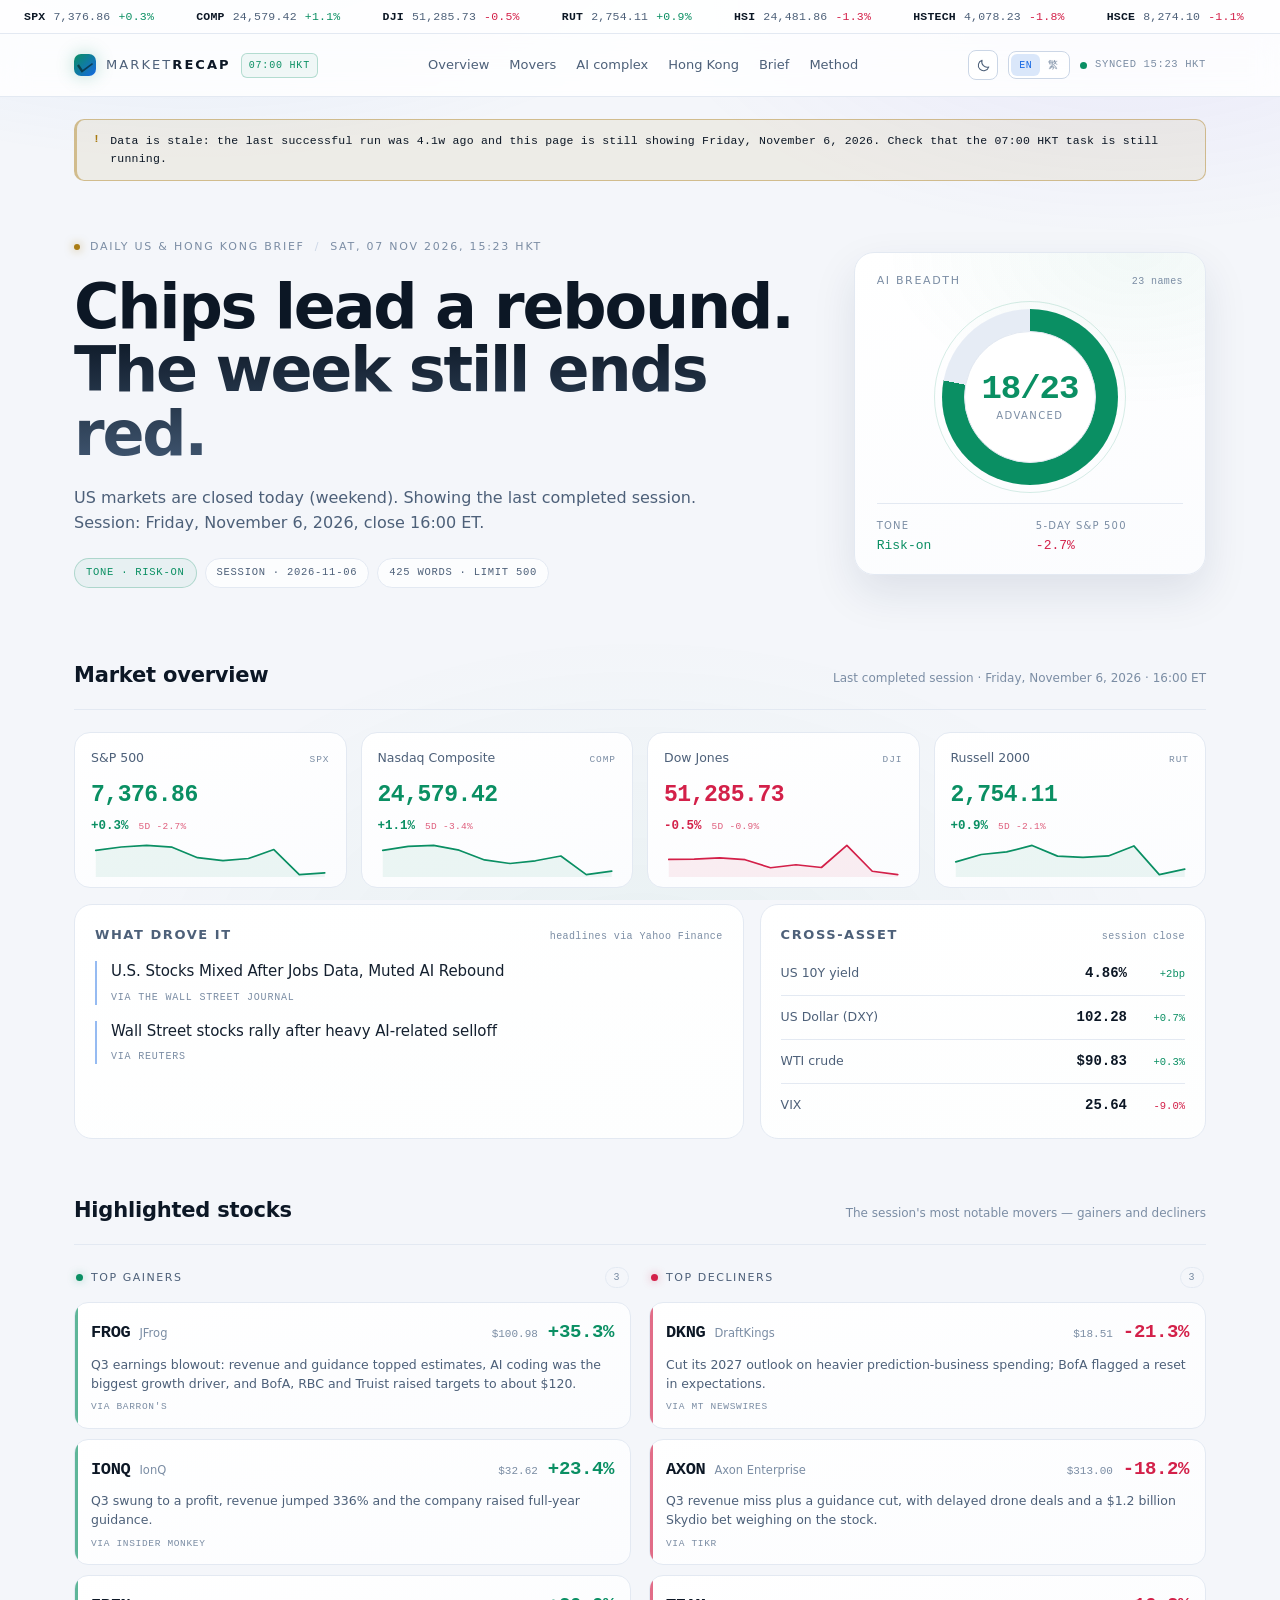
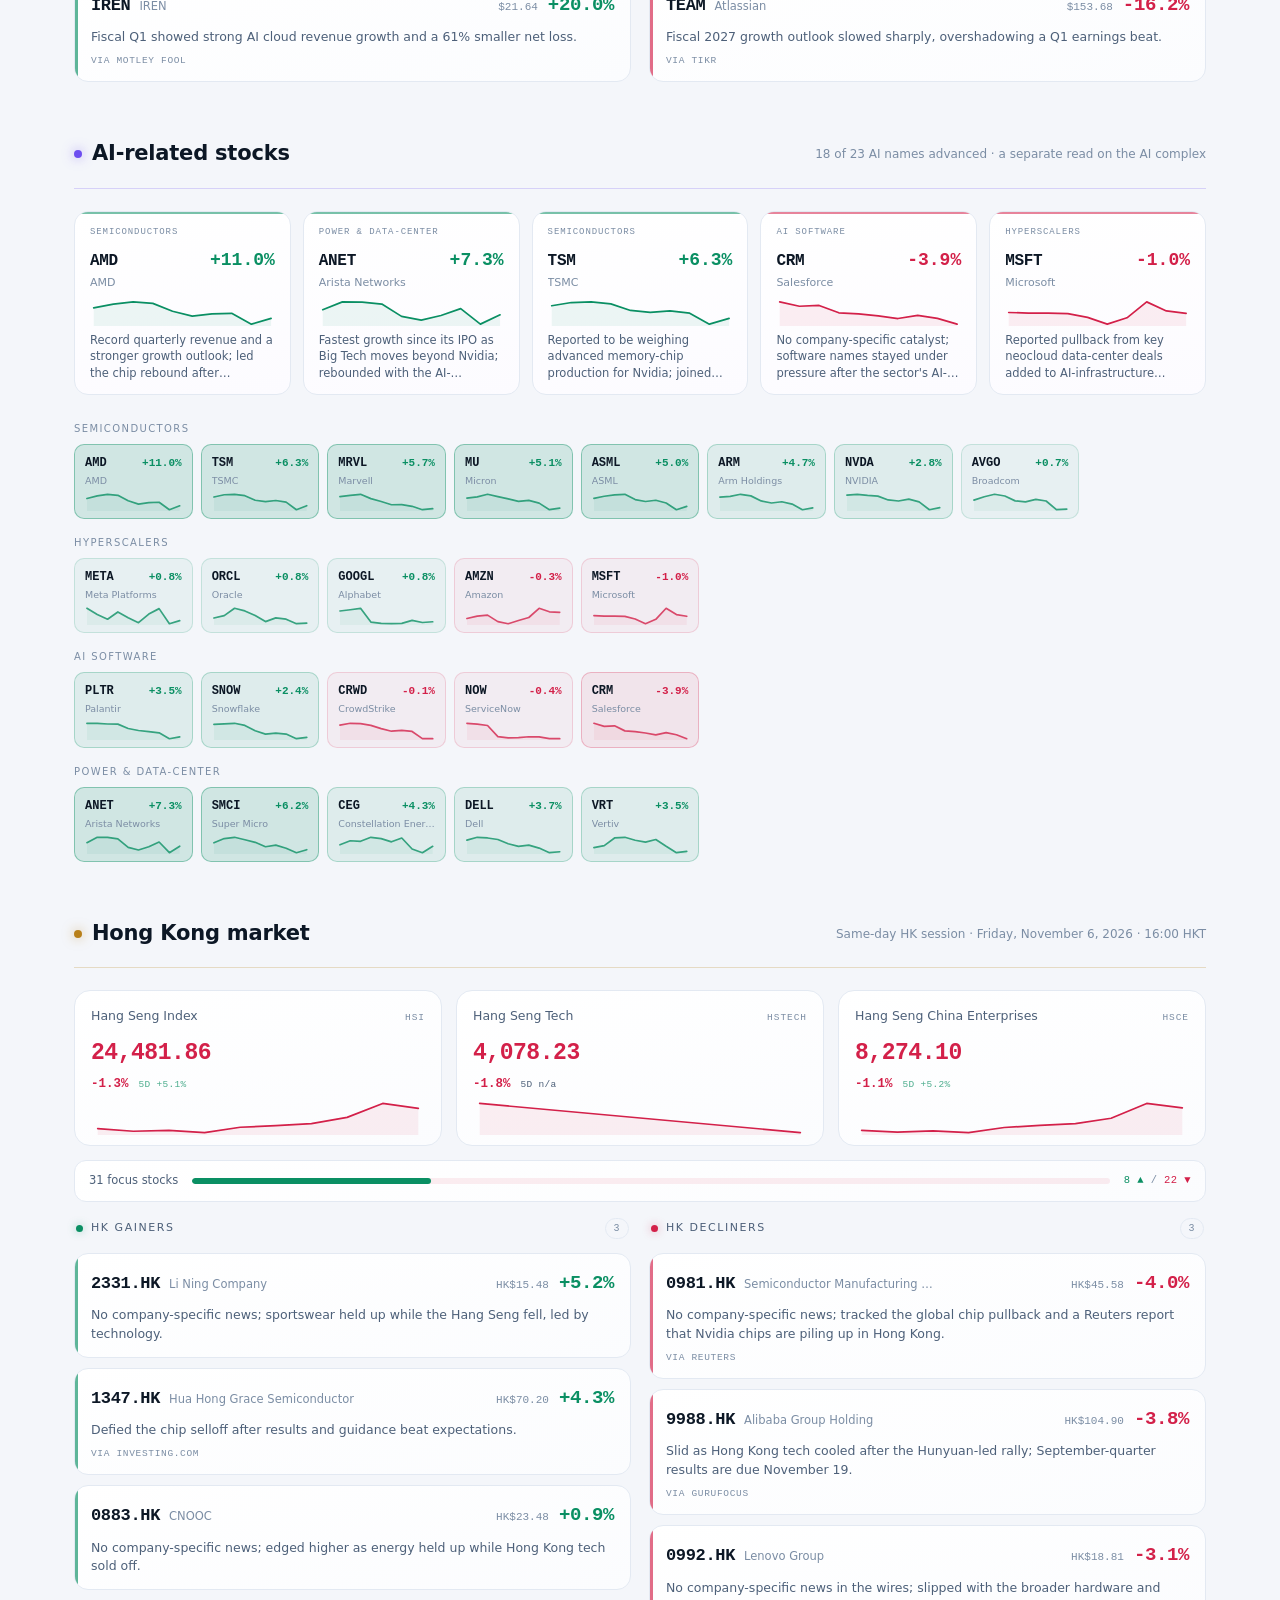
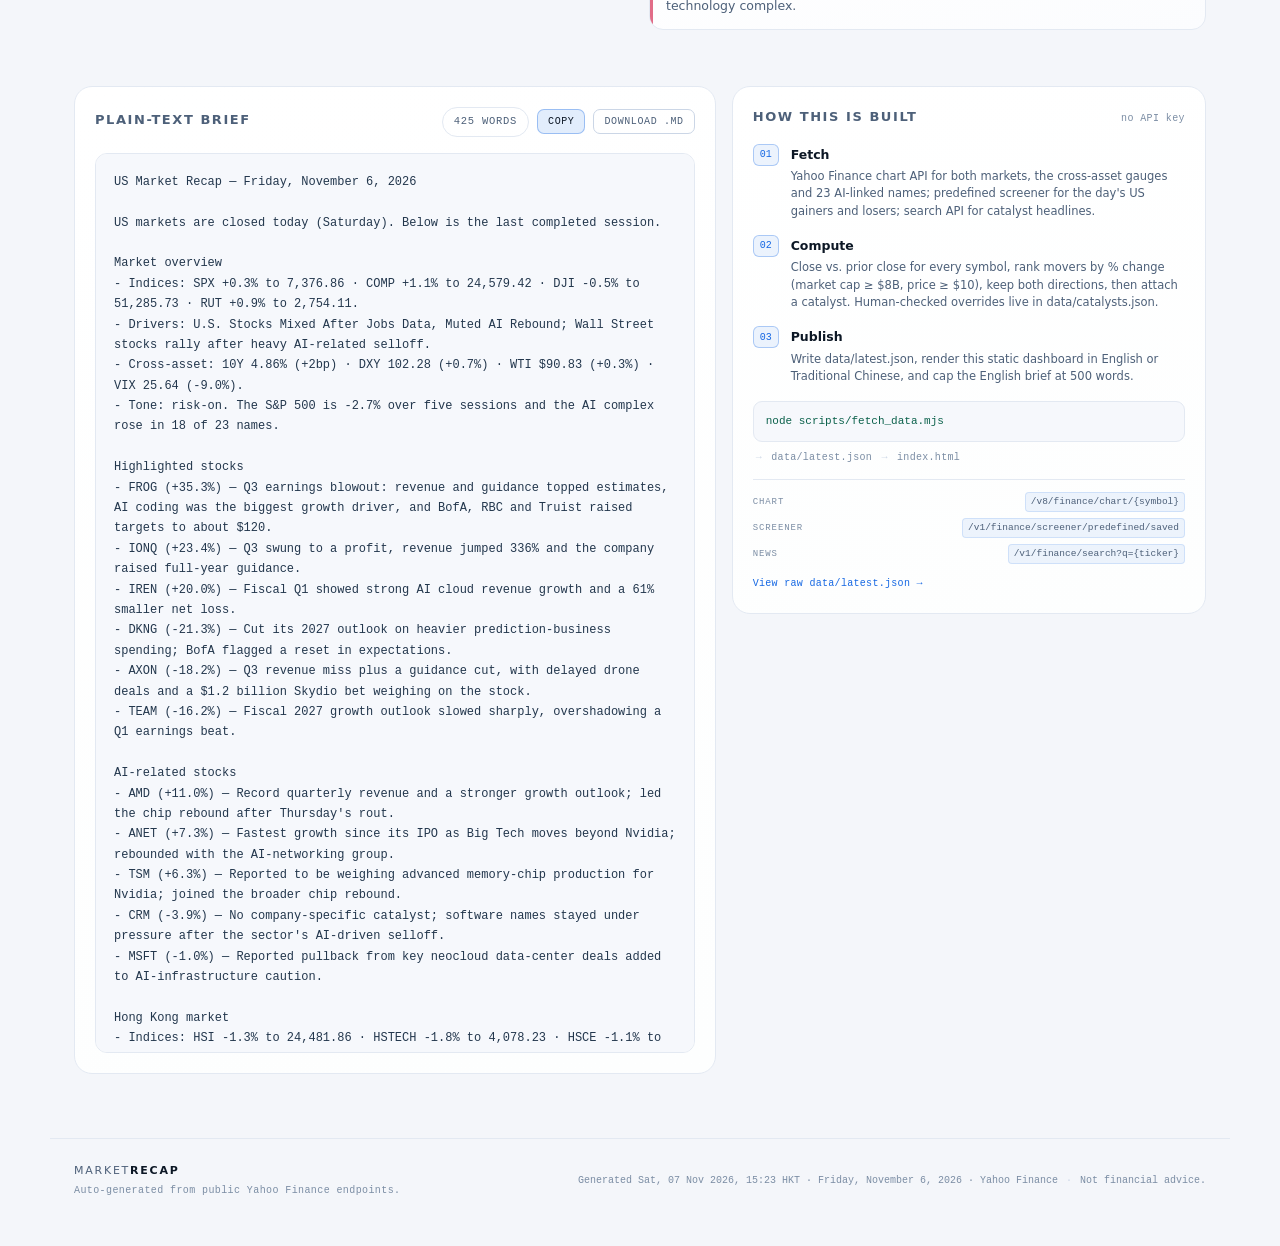
==== index.html @ 210aef3e "Market recap dashboard: US + Hong Kong, dark/light, EN/繁中" ====
<!doctype html>
<html lang="en" data-theme="dark">
<head>
<meta charset="utf-8" />
<meta name="viewport" content="width=device-width, initial-scale=1" />
<title>US + HK Market Recap — 07:00 HKT</title>
<meta name="description" content="Daily recap of the last completed US and Hong Kong sessions: index moves, notable gainers and decliners, and a separate AI-stock section. Generated at 07:00 Hong Kong time." />
<link rel="icon" href="data:image/svg+xml,%3Csvg xmlns='http://www.w3.org/2000/svg' viewBox='0 0 32 32'%3E%3Crect width='32' height='32' rx='8' fill='%23060a10'/%3E%3Cpath d='M6 21l6-7 5 4 9-11' stroke='%232fe3a4' stroke-width='3' fill='none' stroke-linecap='round' stroke-linejoin='round'/%3E%3C/svg%3E" />
<link rel="stylesheet" href="assets/style.css" />
<script>
  // Apply saved preferences before first paint to avoid a flash.
  (function () {
    try {
      var qs = new URLSearchParams(location.search);
      var theme = localStorage.getItem("recap-theme");
      if (!theme) theme = window.matchMedia("(prefers-color-scheme: light)").matches ? "light" : "dark";
      var themeParam = qs.get("theme");
      if (themeParam === "light" || themeParam === "dark") theme = themeParam;
      document.documentElement.dataset.theme = theme;

      var lang = localStorage.getItem("recap-lang") === "zh" ? "zh" : "en";
      var langParam = qs.get("lang");
      if (langParam === "zh" || langParam === "en") lang = langParam;
      document.documentElement.lang = lang === "zh" ? "zh-Hant-HK" : "en";
    } catch (e) {}
  })();
</script>
</head>
<body>
<div class="glow" aria-hidden="true"></div>

<div class="tape" aria-hidden="true"><div class="tape-track" id="tapeTrack"></div></div>

<header class="topbar">
  <div class="wrap topbar-inner">
    <a class="brand" href="#top">
      <span class="brand-mark" aria-hidden="true"></span>
      <span class="brand-word">MARKET<b>RECAP</b></span>
      <span class="chip chip-accent">07:00 HKT</span>
    </a>
    <nav class="nav" aria-label="Sections">
      <a href="#overview" data-i18n="navOverview">Overview</a>
      <a href="#movers" data-i18n="navMovers">Movers</a>
      <a href="#ai" data-i18n="navAI">AI complex</a>
      <a href="#hk" data-i18n="navHK">Hong Kong</a>
      <a href="#brief" data-i18n="navBrief">Brief</a>
      <a href="#method" data-i18n="navMethod">Method</a>
    </nav>
    <div class="tools">
      <button class="icon-btn" id="themeBtn" type="button" aria-label="Switch theme" title="Switch theme">
        <svg class="ico ico-sun" viewBox="0 0 24 24" aria-hidden="true"><circle cx="12" cy="12" r="4.2"/><path d="M12 2.4v2.6M12 19v2.6M2.4 12h2.6M19 12h2.6M5.2 5.2l1.9 1.9M16.9 16.9l1.9 1.9M18.8 5.2l-1.9 1.9M7.1 16.9l-1.9 1.9"/></svg>
        <svg class="ico ico-moon" viewBox="0 0 24 24" aria-hidden="true"><path d="M20.5 14.3A8.6 8.6 0 0 1 9.7 3.5a8.6 8.6 0 1 0 10.8 10.8Z"/></svg>
      </button>
      <div class="seg" role="group" aria-label="Language">
        <button class="seg-btn is-active" type="button" data-lang="en">EN</button>
        <button class="seg-btn" type="button" data-lang="zh">繁</button>
      </div>
      <div class="status" title="Data fetched from Yahoo Finance">
        <span class="pulse" aria-hidden="true"></span>
        <span id="syncLabel">syncing…</span>
      </div>
    </div>
  </div>
</header>

<main id="top">
  <div class="wrap">
    <div class="notice" id="dataNotice" hidden></div>
  </div>

  <section class="wrap hero">
    <div class="hero-copy">
      <p class="eyebrow">
        <span class="live-dot" aria-hidden="true"></span>
        <span data-i18n="eyebrow">Daily US equities brief</span>
        <span class="sep">/</span>
        <span id="heroDate">—</span>
      </p>
      <h1 id="headline">—</h1>
      <p class="dek" id="dek">—</p>
      <div class="badges">
        <span class="pill tone" id="tonePill">—</span>
        <span class="pill" id="sessionPill">—</span>
        <span class="pill" id="wordsPill">—</span>
      </div>
    </div>

    <aside class="pulse-card" aria-label="AI breadth">
      <div class="pulse-head">
        <span data-i18n="aiBreadthLabel">AI breadth</span>
        <span class="tiny" id="aiTotalLabel">—</span>
      </div>
      <div class="donut" id="donut">
        <div class="donut-hole">
          <strong id="donutValue">—</strong>
          <span data-i18n="advanced">advanced</span>
        </div>
      </div>
      <div class="pulse-foot">
        <div><span class="k" data-i18n="tone">Tone</span><span class="v" id="toneText">—</span></div>
        <div><span class="k" data-i18n="fiveDay">5-day S&amp;P 500</span><span class="v" id="weekText">—</span></div>
      </div>
    </aside>
  </section>

  <section class="wrap section" id="overview">
    <div class="section-head">
      <h2 data-i18n="overviewTitle">Market overview</h2>
      <p class="section-note"><span data-i18n="overviewNote">Last completed session</span> · <span id="sessionLabel">—</span> · <span id="closeLabel">16:00 ET</span></p>
    </div>

    <div class="idx-grid" id="idxGrid"></div>

    <div class="overview-grid">
      <div class="panel">
        <div class="panel-head">
          <h3 data-i18n="driversTitle">What drove it</h3>
          <span class="tiny" data-i18n="driversNote">headlines via Yahoo Finance</span>
        </div>
        <div class="driver-list" id="driverList"></div>
      </div>
      <div class="panel">
        <div class="panel-head">
          <h3 data-i18n="crossTitle">Cross-asset</h3>
          <span class="tiny" data-i18n="crossNote">session close</span>
        </div>
        <div class="cross-list" id="crossList"></div>
      </div>
    </div>
  </section>

  <section class="wrap section" id="movers">
    <div class="section-head">
      <h2 data-i18n="moversTitle">Highlighted stocks</h2>
      <p class="section-note" data-i18n="moversNote">The session's most notable movers — gainers and decliners</p>
    </div>
    <div class="movers-grid" id="moversGrid"></div>
  </section>

  <section class="wrap section ai-section" id="ai">
    <div class="section-head">
      <h2><span class="violet-dot" aria-hidden="true"></span><span data-i18n="aiTitle">AI-related stocks</span></h2>
      <p class="section-note"><span id="aiBreadth">—</span> · <span data-i18n="aiNote">a separate read on the AI complex</span></p>
    </div>
    <div class="ai-highlight" id="aiHighlight"></div>
    <div class="ai-groups" id="aiGroups"></div>
  </section>

  <section class="wrap section hk-section" id="hk">
    <div class="section-head">
      <h2><span class="hk-dot" aria-hidden="true"></span><span data-i18n="hkTitle">Hong Kong market</span></h2>
      <p class="section-note"><span data-i18n="hkNote">Same-day HK session</span> · <span id="hkSessionLabel">—</span> · <span id="hkCloseLabel">16:00 HKT</span></p>
    </div>

    <div class="idx-grid idx-grid-3" id="hkIdxGrid"></div>

    <div class="hk-breadth" id="hkBreadth"></div>

    <div class="movers-grid" id="hkMoversGrid"></div>
  </section>

  <section class="wrap section" id="brief">
    <div class="brief-grid">
      <div class="panel brief-panel">
        <div class="panel-head">
          <h3 data-i18n="briefTitle">Plain-text brief</h3>
          <div class="brief-actions">
            <span class="pill" id="wordBadge">—</span>
            <button class="btn" id="copyBtn" type="button" data-i18n="copy">Copy</button>
            <button class="btn ghost" id="downloadBtn" type="button" data-i18n="download">Download .md</button>
          </div>
        </div>
        <pre id="briefText">Loading…</pre>
      </div>

      <div class="panel method" id="method">
        <div class="panel-head">
          <h3 data-i18n="methodTitle">How this is built</h3>
          <span class="tiny" data-i18n="methodNote">no API key</span>
        </div>
        <ol class="steps">
          <li>
            <span class="step-n">01</span>
            <div>
              <b data-i18n="step1Title">Fetch</b>
              <p data-i18n="step1Body">Yahoo Finance chart API for both markets, the cross-asset gauges and 23 AI-linked names; predefined screener for the day's US gainers and losers; search API for catalyst headlines.</p>
            </div>
          </li>
          <li>
            <span class="step-n">02</span>
            <div>
              <b data-i18n="step2Title">Compute</b>
              <p data-i18n="step2Body">Close vs. prior close for every symbol, rank movers by % change (market cap ≥ $8B, price ≥ $10), keep both directions, then attach a catalyst. Human-checked overrides live in data/catalysts.json.</p>
            </div>
          </li>
          <li>
            <span class="step-n">03</span>
            <div>
              <b data-i18n="step3Title">Publish</b>
              <p data-i18n="step3Body">Write data/latest.json, render this static dashboard in English or Traditional Chinese, and cap the English brief at 500 words.</p>
            </div>
          </li>
        </ol>
        <pre class="cmd">node scripts/fetch_data.mjs</pre>
        <p class="file-note"><span>→</span> data/latest.json <span>→</span> index.html</p>
        <div class="endpoints">
          <div><span>chart</span><code>/v8/finance/chart/{symbol}</code></div>
          <div><span>screener</span><code>/v1/finance/screener/predefined/saved</code></div>
          <div><span>news</span><code>/v1/finance/search?q={ticker}</code></div>
        </div>
        <a class="raw-link" href="data/latest.json" target="_blank" rel="noopener">View raw data/latest.json →</a>
      </div>
    </div>
  </section>
</main>

<footer class="wrap footer">
  <div class="footer-left">
    <span class="brand-mini">MARKET<b>RECAP</b></span>
    <span class="tiny" data-i18n="footerNote">Auto-generated from public Yahoo Finance endpoints.</span>
  </div>
  <div class="footer-meta">
    <span id="footerStamp">—</span>
    <span class="dot-sep">·</span>
    <span data-i18n="disclaimer">Not financial advice.</span>
  </div>
</footer>

<noscript><p class="wrap noscript">This dashboard needs JavaScript to render <code>data/latest.json</code>.</p></noscript>
<script src="assets/app.js"></script>
</body>
</html>
---- assets/style.css ----
/* ------------------------------------------------------------------ */
/*  Market Recap — dashboard styles (dark + light)                     */
/* ------------------------------------------------------------------ */

:root {
  color-scheme: dark;

  --bg: #06090f;
  --bg-soft: #0a0f18;
  --panel: #0c131e;
  --panel-2: #101a28;
  --line: #1b2737;
  --line-2: #28384d;
  --ink: #e9f0fa;
  --muted: #8ea0b8;
  --dim: #5d7088;
  --up: #2fe3a4;
  --down: #ff5d7a;
  --accent: #5aa9ff;
  --violet: #a78bfa;
  --gold: #f2c66d;
  --hk: #f0b429;

  --topbar-bg: rgba(6, 9, 15, .78);
  --tape-bg: rgba(8, 12, 19, .9);
  --pill-bg: rgba(16, 26, 40, .55);
  --card-a: rgba(16, 26, 40, .82);
  --card-b: rgba(9, 14, 22, .78);
  --panel-a: rgba(15, 24, 37, .72);
  --panel-b: rgba(8, 12, 19, .72);
  --ai-a: rgba(20, 20, 34, .75);
  --ai-b: rgba(9, 12, 20, .8);
  --tile-bg: rgba(13, 20, 32, .7);
  --code-bg: #070c14;
  --donut-hole: #0a111b;
  --donut-track: #182333;
  --glow-a: rgba(90, 169, 255, .13);
  --glow-b: rgba(167, 139, 250, .09);
  --glow-c: rgba(47, 227, 164, .05);
  --hero-a: #f4f8ff;
  --hero-b: #b9c9de;
  --code-ink: #c6d7ec;
  --shadow-lg: 0 24px 60px rgba(0, 0, 0, .35);
  --hover-lift: -2px;

  --tint-up-1: rgba(47, 227, 164, .045);
  --tint-up-2: rgba(47, 227, 164, .08);
  --tint-up-3: rgba(47, 227, 164, .13);
  --line-up-1: rgba(47, 227, 164, .14);
  --line-up-2: rgba(47, 227, 164, .22);
  --line-up-3: rgba(47, 227, 164, .34);
  --tint-down-1: rgba(255, 93, 122, .045);
  --tint-down-2: rgba(255, 93, 122, .08);
  --tint-down-3: rgba(255, 93, 122, .13);
  --line-down-1: rgba(255, 93, 122, .14);
  --line-down-2: rgba(255, 93, 122, .22);
  --line-down-3: rgba(255, 93, 122, .34);

  --radius: 16px;
  --mono: "JetBrains Mono", "Cascadia Code", "SFMono-Regular", Consolas, "Noto Sans Mono CJK TC", monospace;
  --sans: "Inter", "Segoe UI", system-ui, -apple-system, "Helvetica Neue", "PingFang TC", "Microsoft JhengHei", "Noto Sans CJK TC", Arial, sans-serif;
}

[data-theme="light"] {
  color-scheme: light;

  --bg: #f4f6fa;
  --bg-soft: #eaeef6;
  --panel: #ffffff;
  --panel-2: #f7f9fd;
  --line: #e3e9f2;
  --line-2: #cbd6e6;
  --ink: #0c1725;
  --muted: #4d6079;
  --dim: #7b8da4;
  --up: #0a8f63;
  --down: #d32049;
  --accent: #1668e3;
  --violet: #6d4df0;
  --gold: #a97b12;
  --hk: #b8801a;

  --topbar-bg: rgba(255, 255, 255, .84);
  --tape-bg: rgba(255, 255, 255, .92);
  --pill-bg: rgba(255, 255, 255, .72);
  --card-a: #ffffff;
  --card-b: #fbfcfe;
  --panel-a: #ffffff;
  --panel-b: #fdfefe;
  --ai-a: #ffffff;
  --ai-b: #fcfbff;
  --tile-bg: #ffffff;
  --code-bg: #f6f8fc;
  --donut-hole: #ffffff;
  --donut-track: #e6ecf5;
  --glow-a: rgba(22, 104, 227, .10);
  --glow-b: rgba(109, 77, 240, .08);
  --glow-c: rgba(10, 143, 99, .05);
  --hero-a: #0c1725;
  --hero-b: #405670;
  --code-ink: #23374d;
  --shadow-lg: 0 18px 44px rgba(23, 43, 77, .1);
  --hover-lift: -2px;

  --tint-up-1: rgba(10, 143, 99, .05);
  --tint-up-2: rgba(10, 143, 99, .09);
  --tint-up-3: rgba(10, 143, 99, .15);
  --line-up-1: rgba(10, 143, 99, .16);
  --line-up-2: rgba(10, 143, 99, .26);
  --line-up-3: rgba(10, 143, 99, .4);
  --tint-down-1: rgba(211, 32, 73, .045);
  --tint-down-2: rgba(211, 32, 73, .08);
  --tint-down-3: rgba(211, 32, 73, .14);
  --line-down-1: rgba(211, 32, 73, .16);
  --line-down-2: rgba(211, 32, 73, .26);
  --line-down-3: rgba(211, 32, 73, .4);
}

* { box-sizing: border-box; }

html { scroll-behavior: smooth; }

body {
  margin: 0;
  background: var(--bg);
  color: var(--ink);
  font-family: var(--sans);
  font-size: 15px;
  line-height: 1.5;
  -webkit-font-smoothing: antialiased;
  overflow-x: hidden;
  transition: background-color .28s ease, color .28s ease;
}

::selection { background: color-mix(in srgb, var(--accent) 28%, transparent); }

h1, h2, h3, h4, p { margin: 0; }

a { color: inherit; text-decoration: none; }

.wrap {
  width: 100%;
  max-width: 1180px;
  margin: 0 auto;
  padding: 0 24px;
}

/* ---------------------------- background ---------------------------- */

.glow {
  position: fixed;
  inset: 0;
  pointer-events: none;
  z-index: 0;
  background:
    radial-gradient(900px 420px at 15% -10%, var(--glow-a), transparent 60%),
    radial-gradient(760px 380px at 88% 0%, var(--glow-b), transparent 62%),
    radial-gradient(900px 600px at 50% 110%, var(--glow-c), transparent 60%);
}

main, .footer, .topbar, .tape { position: relative; z-index: 1; }

/* ------------------------------ ticker tape ------------------------------ */

.tape {
  border-bottom: 1px solid var(--line);
  background: var(--tape-bg);
  overflow: hidden;
  height: 34px;
  display: flex;
  align-items: center;
}

.tape-track {
  display: flex;
  gap: 42px;
  white-space: nowrap;
  width: max-content;
  padding-left: 24px;
  animation: tape 55s linear infinite;
}

.tape-item {
  display: inline-flex;
  align-items: baseline;
  gap: 8px;
  font-family: var(--mono);
  font-size: 11.5px;
  letter-spacing: .02em;
  color: var(--muted);
}

.tape-item b { color: var(--ink); font-weight: 600; }
.tape-item .up { color: var(--up); }
.tape-item .down { color: var(--down); }

@keyframes tape {
  from { transform: translateX(0); }
  to { transform: translateX(-50%); }
}

/* ------------------------------- topbar ------------------------------- */

.topbar {
  position: sticky;
  top: 0;
  z-index: 20;
  background: var(--topbar-bg);
  backdrop-filter: blur(14px);
  -webkit-backdrop-filter: blur(14px);
  border-bottom: 1px solid var(--line);
}

.topbar-inner {
  display: flex;
  align-items: center;
  justify-content: space-between;
  gap: 20px;
  height: 62px;
}

.brand {
  display: inline-flex;
  align-items: center;
  gap: 10px;
  flex-shrink: 0;
}

.brand-mark {
  width: 22px;
  height: 22px;
  border-radius: 7px;
  background: linear-gradient(135deg, var(--up), var(--accent));
  box-shadow: 0 0 18px color-mix(in srgb, var(--up) 28%, transparent);
  position: relative;
}

.brand-mark::after {
  content: "";
  position: absolute;
  inset: 6px 5px;
  border-left: 2px solid rgba(4, 17, 13, .55);
  border-bottom: 2px solid rgba(4, 17, 13, .55);
  transform: skewX(-18deg) rotate(-45deg);
}

.brand-word {
  font-size: 13px;
  letter-spacing: .16em;
  font-weight: 500;
  color: var(--muted);
}

.brand-word b { color: var(--ink); font-weight: 700; }

.chip {
  font-family: var(--mono);
  font-size: 10px;
  letter-spacing: .08em;
  padding: 4px 7px;
  border-radius: 6px;
  border: 1px solid var(--line-2);
  color: var(--muted);
}

.chip-accent {
  color: var(--up);
  border-color: var(--line-up-2);
  background: var(--tint-up-1);
}

.nav {
  display: flex;
  gap: 20px;
  font-size: 13px;
  color: var(--muted);
}

.nav a { transition: color .15s ease; white-space: nowrap; }
.nav a:hover { color: var(--ink); }

/* controls */

.tools {
  display: flex;
  align-items: center;
  gap: 10px;
  flex-shrink: 0;
}

.icon-btn {
  width: 30px;
  height: 30px;
  display: grid;
  place-items: center;
  border-radius: 8px;
  border: 1px solid var(--line-2);
  background: var(--pill-bg);
  color: var(--muted);
  cursor: pointer;
  transition: color .15s ease, border-color .15s ease, background .15s ease;
}

.icon-btn:hover { color: var(--ink); border-color: var(--dim); }

.icon-btn .ico {
  width: 15px;
  height: 15px;
  fill: none;
  stroke: currentColor;
  stroke-width: 1.7;
  stroke-linecap: round;
  stroke-linejoin: round;
}

.ico-moon { display: block; }
.ico-sun { display: none; }
[data-theme="dark"] .ico-sun { display: block; }
[data-theme="dark"] .ico-moon { display: none; }

.seg {
  display: inline-flex;
  padding: 2px;
  border-radius: 8px;
  border: 1px solid var(--line-2);
  background: var(--pill-bg);
}

.seg-btn {
  font-family: var(--mono);
  font-size: 10px;
  letter-spacing: .06em;
  padding: 4px 8px;
  border: 0;
  border-radius: 6px;
  background: transparent;
  color: var(--dim);
  cursor: pointer;
  transition: background .15s ease, color .15s ease;
}

.seg-btn:hover { color: var(--ink); }

.seg-btn.is-active {
  background: color-mix(in srgb, var(--accent) 16%, transparent);
  color: var(--accent);
}

.status {
  display: inline-flex;
  align-items: center;
  gap: 8px;
  font-family: var(--mono);
  font-size: 10.5px;
  letter-spacing: .06em;
  color: var(--dim);
  text-transform: uppercase;
  flex-shrink: 0;
}

.pulse {
  width: 7px;
  height: 7px;
  border-radius: 50%;
  background: var(--up);
  box-shadow: 0 0 0 0 color-mix(in srgb, var(--up) 60%, transparent);
  animation: pulse 2.4s ease-out infinite;
}

@keyframes pulse {
  0% { box-shadow: 0 0 0 0 color-mix(in srgb, var(--up) 55%, transparent); }
  70% { box-shadow: 0 0 0 7px color-mix(in srgb, var(--up) 0%, transparent); }
  100% { box-shadow: 0 0 0 0 color-mix(in srgb, var(--up) 0%, transparent); }
}

/* -------------------------------- hero -------------------------------- */

.notice {
  display: flex;
  align-items: flex-start;
  gap: 10px;
  margin-top: 22px;
  padding: 12px 16px;
  border: 1px solid color-mix(in srgb, var(--gold) 42%, transparent);
  border-left-width: 3px;
  border-radius: 10px;
  background: color-mix(in srgb, var(--gold) 8%, transparent);
  font-family: var(--mono);
  font-size: 11.5px;
  line-height: 1.55;
  letter-spacing: .02em;
  color: var(--ink);
}

.notice[hidden] { display: none; }

.notice b { color: var(--gold); font-weight: 600; }

.notice .notice-mark {
  color: var(--gold);
  font-weight: 700;
  line-height: 1.2;
}

.hero {
  display: grid;
  grid-template-columns: 1.35fr .65fr;
  gap: 48px;
  align-items: center;
  padding-top: 58px;
  padding-bottom: 46px;
}

.eyebrow {
  display: flex;
  align-items: center;
  gap: 10px;
  font-size: 11px;
  letter-spacing: .16em;
  text-transform: uppercase;
  color: var(--dim);
  margin-bottom: 20px;
}

.live-dot {
  width: 6px;
  height: 6px;
  border-radius: 50%;
  background: var(--gold);
  box-shadow: 0 0 10px color-mix(in srgb, var(--gold) 70%, transparent);
}

.sep { color: var(--line-2); }

.hero h1 {
  font-size: clamp(36px, 5vw, 62px);
  line-height: 1.02;
  letter-spacing: -.035em;
  font-weight: 700;
  max-width: 17ch;
  background: linear-gradient(180deg, var(--hero-a) 30%, var(--hero-b) 100%);
  -webkit-background-clip: text;
  background-clip: text;
  color: transparent;
}

[lang="zh-Hant-HK"] .hero h1 {
  letter-spacing: -.02em;
  line-height: 1.16;
  max-width: 20ch;
}

.dek {
  margin-top: 20px;
  max-width: 62ch;
  color: var(--muted);
  font-size: 16px;
  line-height: 1.6;
}

.badges {
  display: flex;
  flex-wrap: wrap;
  gap: 8px;
  margin-top: 22px;
}

.pill {
  display: inline-flex;
  align-items: center;
  gap: 6px;
  padding: 6px 11px;
  border-radius: 999px;
  border: 1px solid var(--line);
  background: var(--pill-bg);
  font-family: var(--mono);
  font-size: 10.5px;
  letter-spacing: .07em;
  text-transform: uppercase;
  color: var(--muted);
  white-space: nowrap;
}

.pill.tone.up { color: var(--up); border-color: var(--line-up-2); background: var(--tint-up-1); }
.pill.tone.down { color: var(--down); border-color: var(--line-down-2); background: var(--tint-down-1); }
.pill.tone.mixed { color: var(--gold); border-color: color-mix(in srgb, var(--gold) 32%, transparent); background: color-mix(in srgb, var(--gold) 7%, transparent); }

/* pulse / donut card */

.pulse-card {
  border: 1px solid var(--line);
  border-radius: 20px;
  padding: 20px 22px 18px;
  background:
    radial-gradient(360px 220px at 80% 0%, var(--tint-up-1), transparent 70%),
    linear-gradient(160deg, var(--card-a), var(--card-b));
  box-shadow: var(--shadow-lg);
}

.pulse-head {
  display: flex;
  justify-content: space-between;
  align-items: baseline;
  font-size: 11px;
  letter-spacing: .15em;
  text-transform: uppercase;
  color: var(--dim);
}

.tiny { font-family: var(--mono); font-size: 10px; letter-spacing: .04em; color: var(--dim); text-transform: none; }

.donut {
  --p: 50;
  width: 176px;
  height: 176px;
  margin: 20px auto 18px;
  border-radius: 50%;
  display: grid;
  place-items: center;
  background: conic-gradient(var(--up) calc(var(--p) * 1%), var(--donut-track) 0);
  position: relative;
  transition: background .6s ease;
}

.donut::after {
  content: "";
  position: absolute;
  inset: -8px;
  border-radius: 50%;
  border: 1px solid var(--line-up-1);
}

.donut-hole {
  width: 132px;
  height: 132px;
  border-radius: 50%;
  background: var(--donut-hole);
  border: 1px solid var(--line);
  display: flex;
  flex-direction: column;
  align-items: center;
  justify-content: center;
  gap: 2px;
}

.donut-hole strong {
  font-family: var(--mono);
  font-size: 34px;
  font-weight: 600;
  letter-spacing: -.03em;
  color: var(--up);
  line-height: 1;
}

.donut-hole span {
  font-size: 10px;
  letter-spacing: .14em;
  text-transform: uppercase;
  color: var(--dim);
}

[lang="zh-Hant-HK"] .donut-hole span { letter-spacing: .1em; }

.pulse-foot {
  display: grid;
  grid-template-columns: 1fr 1fr;
  gap: 12px;
  border-top: 1px solid var(--line);
  padding-top: 14px;
}

.pulse-foot > div { display: flex; flex-direction: column; gap: 3px; }

.pulse-foot .k {
  font-size: 10px;
  letter-spacing: .12em;
  text-transform: uppercase;
  color: var(--dim);
}

.pulse-foot .v {
  font-family: var(--mono);
  font-size: 13px;
  color: var(--ink);
}

.pulse-foot .v.up { color: var(--up); }
.pulse-foot .v.down { color: var(--down); }

/* ------------------------------- sections ------------------------------- */

.section { padding-top: 26px; padding-bottom: 30px; scroll-margin-top: 80px; }

.section-head {
  display: flex;
  align-items: baseline;
  justify-content: space-between;
  gap: 20px;
  padding-bottom: 18px;
  border-bottom: 1px solid var(--line);
  margin-bottom: 22px;
}

.section-head h2 {
  font-size: 21px;
  letter-spacing: -.01em;
  font-weight: 650;
  display: inline-flex;
  align-items: center;
  gap: 10px;
}

.section-note {
  font-size: 12px;
  color: var(--dim);
  text-align: right;
}

.section-note em { color: var(--muted); font-style: normal; }

.violet-dot {
  width: 8px;
  height: 8px;
  border-radius: 50%;
  background: var(--violet);
  box-shadow: 0 0 12px color-mix(in srgb, var(--violet) 55%, transparent);
}

.hk-dot {
  width: 8px;
  height: 8px;
  border-radius: 50%;
  background: var(--hk);
  box-shadow: 0 0 12px color-mix(in srgb, var(--hk) 55%, transparent);
}

/* index cards */

.idx-grid {
  display: grid;
  grid-template-columns: repeat(4, 1fr);
  gap: 14px;
  margin-bottom: 16px;
}

.idx-grid-3 { grid-template-columns: repeat(3, 1fr); margin-bottom: 14px; }

.idx-card {
  border: 1px solid var(--line);
  border-radius: var(--radius);
  padding: 16px 16px 10px;
  background: linear-gradient(165deg, var(--card-a), var(--card-b));
  overflow: hidden;
  transition: transform .18s ease, border-color .18s ease;
}

.idx-card:hover { transform: translateY(var(--hover-lift)); border-color: var(--line-2); }

.idx-top {
  display: flex;
  justify-content: space-between;
  align-items: baseline;
  gap: 8px;
}

.idx-name { font-size: 12.5px; color: var(--muted); }

.idx-sym {
  font-family: var(--mono);
  font-size: 9.5px;
  letter-spacing: .1em;
  color: var(--dim);
}

.idx-price {
  font-family: var(--mono);
  font-size: 23px;
  font-weight: 600;
  letter-spacing: -.02em;
  margin-top: 10px;
  font-variant-numeric: tabular-nums;
}

.idx-row {
  display: flex;
  align-items: baseline;
  gap: 10px;
  margin-top: 4px;
}

.idx-chg {
  font-family: var(--mono);
  font-size: 12.5px;
  font-weight: 600;
}

.idx-week {
  font-family: var(--mono);
  font-size: 9.5px;
  color: var(--dim);
  letter-spacing: .03em;
}

.idx-week.up { color: color-mix(in srgb, var(--up) 72%, transparent); }
.idx-week.down { color: color-mix(in srgb, var(--down) 72%, transparent); }

.idx-spark { margin-top: 8px; height: 34px; }

.spark { display: block; width: 100%; height: 100%; overflow: visible; }
.spark .line { fill: none; stroke: currentColor; stroke-width: 1.7; stroke-linecap: round; stroke-linejoin: round; vector-effect: non-scaling-stroke; }
.spark .area { fill: currentColor; opacity: .07; stroke: none; }

.up { color: var(--up); }
.down { color: var(--down); }
.flat { color: var(--muted); }

/* panels */

.overview-grid {
  display: grid;
  grid-template-columns: 1.35fr .9fr;
  gap: 16px;
  margin-top: 16px;
}

.panel {
  border: 1px solid var(--line);
  border-radius: 18px;
  background: linear-gradient(170deg, var(--panel-a), var(--panel-b));
  padding: 20px;
}

.panel-head {
  display: flex;
  align-items: baseline;
  justify-content: space-between;
  gap: 16px;
  margin-bottom: 16px;
  flex-wrap: wrap;
}

.panel-head h3 {
  font-size: 13px;
  letter-spacing: .12em;
  text-transform: uppercase;
  color: var(--muted);
  font-weight: 600;
}

/* drivers */

.driver-list { display: flex; flex-direction: column; gap: 16px; }

.driver {
  border-left: 2px solid color-mix(in srgb, var(--accent) 45%, transparent);
  padding-left: 14px;
}

.driver p {
  font-size: 15px;
  line-height: 1.45;
  color: color-mix(in srgb, var(--ink) 88%, var(--muted));
  letter-spacing: -.005em;
}

.driver .src {
  display: block;
  margin-top: 7px;
  font-family: var(--mono);
  font-size: 10px;
  letter-spacing: .08em;
  text-transform: uppercase;
  color: var(--dim);
}

/* cross asset */

.cross-list { display: flex; flex-direction: column; }

.cross-item {
  display: flex;
  align-items: baseline;
  justify-content: space-between;
  gap: 12px;
  padding: 11px 0;
  border-bottom: 1px solid var(--line);
}

.cross-item:first-child { padding-top: 2px; }
.cross-item:last-child { border-bottom: 0; padding-bottom: 2px; }

.cross-item .label { font-size: 12.5px; color: var(--muted); }

.cross-item .right { display: flex; align-items: baseline; gap: 10px; }

.cross-item .value {
  font-family: var(--mono);
  font-size: 14px;
  font-weight: 600;
  font-variant-numeric: tabular-nums;
}

.cross-item .chg {
  font-family: var(--mono);
  font-size: 10.5px;
  min-width: 48px;
  text-align: right;
}

/* ------------------------------- movers ------------------------------- */

.movers-grid {
  display: grid;
  grid-template-columns: 1fr 1fr;
  gap: 18px;
}

.mover-col { display: flex; flex-direction: column; gap: 10px; }

.col-head {
  display: flex;
  align-items: center;
  gap: 8px;
  font-size: 11px;
  letter-spacing: .14em;
  text-transform: uppercase;
  color: var(--muted);
  padding: 0 2px 4px;
}

.col-head .dot { width: 7px; height: 7px; border-radius: 50%; }
.col-head .dot.up { background: var(--up); box-shadow: 0 0 10px var(--line-up-3); }
.col-head .dot.down { background: var(--down); box-shadow: 0 0 10px var(--line-down-3); }

.col-head .count {
  margin-left: auto;
  font-family: var(--mono);
  font-size: 10px;
  color: var(--dim);
  border: 1px solid var(--line);
  border-radius: 999px;
  padding: 2px 7px;
}

.mover {
  position: relative;
  border: 1px solid var(--line);
  border-radius: 14px;
  padding: 15px 16px 13px;
  background: linear-gradient(165deg, var(--card-a), var(--card-b));
  overflow: hidden;
  transition: transform .16s ease, border-color .16s ease;
}

.mover::before {
  content: "";
  position: absolute;
  left: 0;
  top: 0;
  bottom: 0;
  width: 3px;
  background: currentColor;
  opacity: .65;
}

.mover.up { color: var(--up); }
.mover.down { color: var(--down); }

.mover:hover { transform: translateY(var(--hover-lift)); border-color: var(--line-2); }

.mover-top {
  display: flex;
  align-items: baseline;
  justify-content: space-between;
  gap: 12px;
}

.mover-id { display: flex; align-items: baseline; gap: 9px; min-width: 0; }

.ticker {
  font-family: var(--mono);
  font-size: 17px;
  font-weight: 700;
  letter-spacing: -.02em;
  color: var(--ink);
}

.mname {
  font-size: 11.5px;
  color: var(--dim);
  white-space: nowrap;
  overflow: hidden;
  text-overflow: ellipsis;
  max-width: 190px;
}

.mover-right { display: flex; align-items: baseline; gap: 10px; flex-shrink: 0; }

.mprice {
  font-family: var(--mono);
  font-size: 11px;
  color: var(--dim);
  font-variant-numeric: tabular-nums;
}

.mpct {
  font-family: var(--mono);
  font-size: 19px;
  font-weight: 600;
  letter-spacing: -.02em;
  font-variant-numeric: tabular-nums;
}

.mover .reason {
  font-size: 12.5px;
  line-height: 1.5;
  color: var(--muted);
  margin-top: 9px;
}

.mover .src {
  display: block;
  margin-top: 7px;
  font-family: var(--mono);
  font-size: 9.5px;
  letter-spacing: .07em;
  text-transform: uppercase;
  color: var(--dim);
}

/* --------------------------------- AI --------------------------------- */

.ai-section .section-head { border-bottom-color: color-mix(in srgb, var(--violet) 22%, transparent); }

.ai-highlight {
  display: grid;
  grid-template-columns: repeat(auto-fit, minmax(205px, 1fr));
  gap: 12px;
  margin-bottom: 26px;
}

.ai-card {
  border: 1px solid var(--line);
  border-radius: 14px;
  padding: 14px 15px 12px;
  background: linear-gradient(170deg, var(--ai-a), var(--ai-b));
  position: relative;
  overflow: hidden;
}

.ai-card::after {
  content: "";
  position: absolute;
  top: 0;
  left: 0;
  right: 0;
  height: 2px;
  background: currentColor;
  opacity: .55;
}

.ai-card.up { color: var(--up); }
.ai-card.down { color: var(--down); }

.ai-cat {
  font-family: var(--mono);
  font-size: 9px;
  letter-spacing: .1em;
  text-transform: uppercase;
  color: var(--dim);
}

.ai-head {
  display: flex;
  align-items: baseline;
  justify-content: space-between;
  gap: 10px;
  margin-top: 8px;
}

.ai-head .ticker { font-size: 16px; }

.ai-nm {
  font-size: 11px;
  color: var(--dim);
  margin-top: 1px;
  white-space: nowrap;
  overflow: hidden;
  text-overflow: ellipsis;
}

.ai-pct {
  font-family: var(--mono);
  font-size: 18px;
  font-weight: 600;
  font-variant-numeric: tabular-nums;
  flex-shrink: 0;
}

.ai-spark { height: 26px; margin: 8px 0 6px; }

.ai-card .reason {
  font-size: 11.5px;
  line-height: 1.45;
  color: var(--muted);
  display: -webkit-box;
  -webkit-line-clamp: 3;
  -webkit-box-orient: vertical;
  overflow: hidden;
}

.ai-card .reason:empty { display: none; }

.ai-groups { display: flex; flex-direction: column; gap: 16px; }

.ai-group h4 {
  font-size: 10px;
  letter-spacing: .14em;
  text-transform: uppercase;
  color: var(--dim);
  font-weight: 500;
  margin-bottom: 8px;
}

.tiles {
  display: grid;
  grid-template-columns: repeat(auto-fill, minmax(112px, 1fr));
  gap: 8px;
}

.tile {
  border: 1px solid var(--line);
  border-radius: 10px;
  padding: 9px 10px 7px;
  background: var(--tile-bg);
  transition: border-color .15s ease, transform .15s ease;
}

.tile:hover { transform: translateY(-1px); border-color: var(--line-2); }

.tile .t {
  display: flex;
  align-items: baseline;
  justify-content: space-between;
  gap: 8px;
}

.tile .sym {
  font-family: var(--mono);
  font-size: 12px;
  font-weight: 700;
  color: var(--ink);
}

.tile .p {
  font-family: var(--mono);
  font-size: 11px;
  font-weight: 600;
  font-variant-numeric: tabular-nums;
}

.tile .nm {
  font-size: 9.5px;
  color: var(--dim);
  margin-top: 2px;
  white-space: nowrap;
  overflow: hidden;
  text-overflow: ellipsis;
}

.tile .mini { height: 18px; margin-top: 5px; opacity: .8; }

.tile.up { background: var(--tint-up-1); border-color: var(--line-up-1); }
.tile.up .p { color: var(--up); }
.tile.down { background: var(--tint-down-1); border-color: var(--line-down-1); }
.tile.down .p { color: var(--down); }

.tile.up-2 { background: var(--tint-up-2); border-color: var(--line-up-2); }
.tile.up-3 { background: var(--tint-up-3); border-color: var(--line-up-3); }
.tile.down-2 { background: var(--tint-down-2); border-color: var(--line-down-2); }
.tile.down-3 { background: var(--tint-down-3); border-color: var(--line-down-3); }

.tile.up .mini { color: var(--up); }
.tile.down .mini { color: var(--down); }

/* ------------------------------ Hong Kong ------------------------------ */

.hk-section .section-head { border-bottom-color: color-mix(in srgb, var(--hk) 24%, transparent); }

.hk-breadth {
  display: flex;
  align-items: center;
  gap: 14px;
  border: 1px solid var(--line);
  border-radius: 12px;
  background: linear-gradient(165deg, var(--card-a), var(--card-b));
  padding: 11px 14px;
  margin-bottom: 16px;
}

.hk-breadth .hb-label {
  font-size: 11.5px;
  color: var(--muted);
  white-space: nowrap;
}

.hk-breadth .hb-bar {
  flex: 1;
  height: 6px;
  border-radius: 999px;
  background: var(--tint-down-2);
  overflow: hidden;
  min-width: 60px;
}

.hk-breadth .hb-up {
  display: block;
  height: 100%;
  border-radius: 999px;
  background: var(--up);
}

.hk-breadth .hb-counts {
  font-family: var(--mono);
  font-size: 10.5px;
  letter-spacing: .04em;
  color: var(--dim);
  white-space: nowrap;
}

.hk-breadth .hb-counts .up { color: var(--up); }
.hk-breadth .hb-counts .down { color: var(--down); }

/* -------------------------------- brief -------------------------------- */

.brief-grid {
  display: grid;
  grid-template-columns: 1.15fr .85fr;
  gap: 16px;
  align-items: start;
}

.brief-actions { display: flex; align-items: center; gap: 8px; flex-wrap: wrap; }

.btn {
  font-family: var(--mono);
  font-size: 10px;
  letter-spacing: .06em;
  text-transform: uppercase;
  color: var(--ink);
  background: color-mix(in srgb, var(--accent) 12%, transparent);
  border: 1px solid color-mix(in srgb, var(--accent) 35%, transparent);
  border-radius: 7px;
  padding: 6px 10px;
  cursor: pointer;
  transition: background .15s ease, border-color .15s ease;
}

.btn:hover { background: color-mix(in srgb, var(--accent) 20%, transparent); }
.btn:active { transform: translateY(1px); }
.btn.done { color: var(--up); border-color: var(--line-up-2); background: var(--tint-up-2); }

.btn.ghost {
  background: transparent;
  border-color: var(--line-2);
  color: var(--muted);
}

.btn.ghost:hover { color: var(--ink); border-color: var(--dim); }

#briefText {
  margin: 0;
  max-height: 900px;
  overflow: auto;
  background: var(--code-bg);
  border: 1px solid var(--line);
  border-radius: 12px;
  padding: 18px;
  font-family: var(--mono);
  font-size: 12px;
  line-height: 1.7;
  color: var(--code-ink);
  white-space: pre-wrap;
  word-break: break-word;
  scrollbar-width: thin;
  scrollbar-color: var(--line-2) transparent;
}

[lang="zh-Hant-HK"] #briefText {
  font-family: var(--sans);
  font-size: 12.5px;
  line-height: 1.8;
}

#briefText::-webkit-scrollbar { width: 8px; }
#briefText::-webkit-scrollbar-thumb { background: var(--line-2); border-radius: 8px; }

/* method */

.steps { list-style: none; margin: 0; padding: 0; display: flex; flex-direction: column; gap: 14px; }

.steps li { display: flex; gap: 12px; }

.step-n {
  font-family: var(--mono);
  font-size: 10px;
  color: var(--accent);
  border: 1px solid color-mix(in srgb, var(--accent) 30%, transparent);
  background: color-mix(in srgb, var(--accent) 8%, transparent);
  border-radius: 6px;
  height: 22px;
  min-width: 26px;
  display: grid;
  place-items: center;
  margin-top: 1px;
}

.steps b { font-size: 12.5px; font-weight: 600; color: var(--ink); }

.steps p {
  font-size: 11.5px;
  line-height: 1.5;
  color: var(--muted);
  margin-top: 3px;
}

.steps code {
  font-family: var(--mono);
  font-size: 10.5px;
  color: color-mix(in srgb, var(--accent) 70%, var(--ink));
  background: color-mix(in srgb, var(--accent) 8%, transparent);
  padding: 1px 4px;
  border-radius: 4px;
}

.cmd {
  margin: 16px 0 8px;
  background: var(--code-bg);
  border: 1px solid var(--line);
  border-radius: 9px;
  padding: 11px 12px;
  font-family: var(--mono);
  font-size: 11px;
  color: color-mix(in srgb, var(--up) 62%, var(--ink));
  overflow-x: auto;
}

.file-note {
  font-family: var(--mono);
  font-size: 10px;
  color: var(--dim);
  letter-spacing: .03em;
}

.file-note span { color: var(--line-2); margin: 0 3px; }

.endpoints {
  margin-top: 14px;
  padding-top: 12px;
  border-top: 1px solid var(--line);
  display: flex;
  flex-direction: column;
  gap: 6px;
}

.endpoints div {
  display: flex;
  align-items: baseline;
  justify-content: space-between;
  gap: 10px;
}

.endpoints span {
  font-family: var(--mono);
  font-size: 9px;
  letter-spacing: .1em;
  text-transform: uppercase;
  color: var(--dim);
}

.endpoints code {
  font-family: var(--mono);
  font-size: 9.5px;
  color: var(--muted);
  background: color-mix(in srgb, var(--accent) 7%, transparent);
  border: 1px solid color-mix(in srgb, var(--accent) 14%, transparent);
  border-radius: 4px;
  padding: 2px 5px;
  overflow: hidden;
  text-overflow: ellipsis;
  white-space: nowrap;
}

.raw-link {
  display: inline-block;
  margin-top: 12px;
  font-family: var(--mono);
  font-size: 10px;
  color: var(--accent);
  letter-spacing: .03em;
}

.raw-link:hover { text-decoration: underline; }

/* -------------------------------- footer -------------------------------- */

.footer {
  display: flex;
  align-items: center;
  justify-content: space-between;
  gap: 20px;
  border-top: 1px solid var(--line);
  margin-top: 34px;
  padding-top: 24px;
  padding-bottom: 46px;
}

.footer-left { display: flex; flex-direction: column; gap: 4px; }

.brand-mini {
  font-size: 11px;
  letter-spacing: .16em;
  color: var(--muted);
}

.brand-mini b { color: var(--ink); }

.footer-meta {
  display: flex;
  align-items: center;
  gap: 8px;
  font-family: var(--mono);
  font-size: 10px;
  color: var(--dim);
  text-align: right;
  flex-wrap: wrap;
  justify-content: flex-end;
}

.dot-sep { color: var(--line-2); }

.noscript { padding: 40px 24px; color: var(--down); }

/* ------------------------------- responsive ------------------------------- */

@media (max-width: 1080px) {
  .nav { gap: 14px; font-size: 12.5px; }
  .status { display: none; }
}

@media (max-width: 1000px) {
  .hero { grid-template-columns: 1fr; gap: 30px; }
  .pulse-card { max-width: 420px; }
  .idx-grid { grid-template-columns: repeat(2, 1fr); }
  .idx-grid-3 { grid-template-columns: repeat(3, 1fr); }
  .overview-grid, .brief-grid { grid-template-columns: 1fr; }
}

@media (max-width: 820px) {
  .nav { display: none; }
  .movers-grid { grid-template-columns: 1fr; }
  .section-head { flex-direction: column; align-items: flex-start; gap: 6px; }
  .section-note { text-align: left; }
  .hero { padding-top: 40px; }
  .footer { flex-direction: column; align-items: flex-start; }
  .footer-meta { text-align: left; justify-content: flex-start; }
}

@media (max-width: 620px) {
  .idx-grid-3 { grid-template-columns: 1fr; }
  .hk-breadth { flex-wrap: wrap; row-gap: 8px; }
  .hk-breadth .hb-bar { order: 3; flex-basis: 100%; }
}

@media (max-width: 520px) {
  .wrap { padding: 0 16px; }
  .idx-grid { grid-template-columns: 1fr 1fr; gap: 10px; }
  .idx-price { font-size: 19px; }
  .ai-highlight { grid-template-columns: 1fr; }
  .tiles { grid-template-columns: repeat(auto-fill, minmax(104px, 1fr)); }
  .brand-word { display: none; }
  .topbar-inner { gap: 10px; height: 56px; }
  .mover-top { flex-wrap: wrap; }
  .mname { max-width: 150px; }
}

@media (prefers-reduced-motion: reduce) {
  html { scroll-behavior: auto; }
  .tape-track, .pulse { animation: none; }
  .idx-card, .mover, .tile { transition: none; }
  body { transition: none; }
}
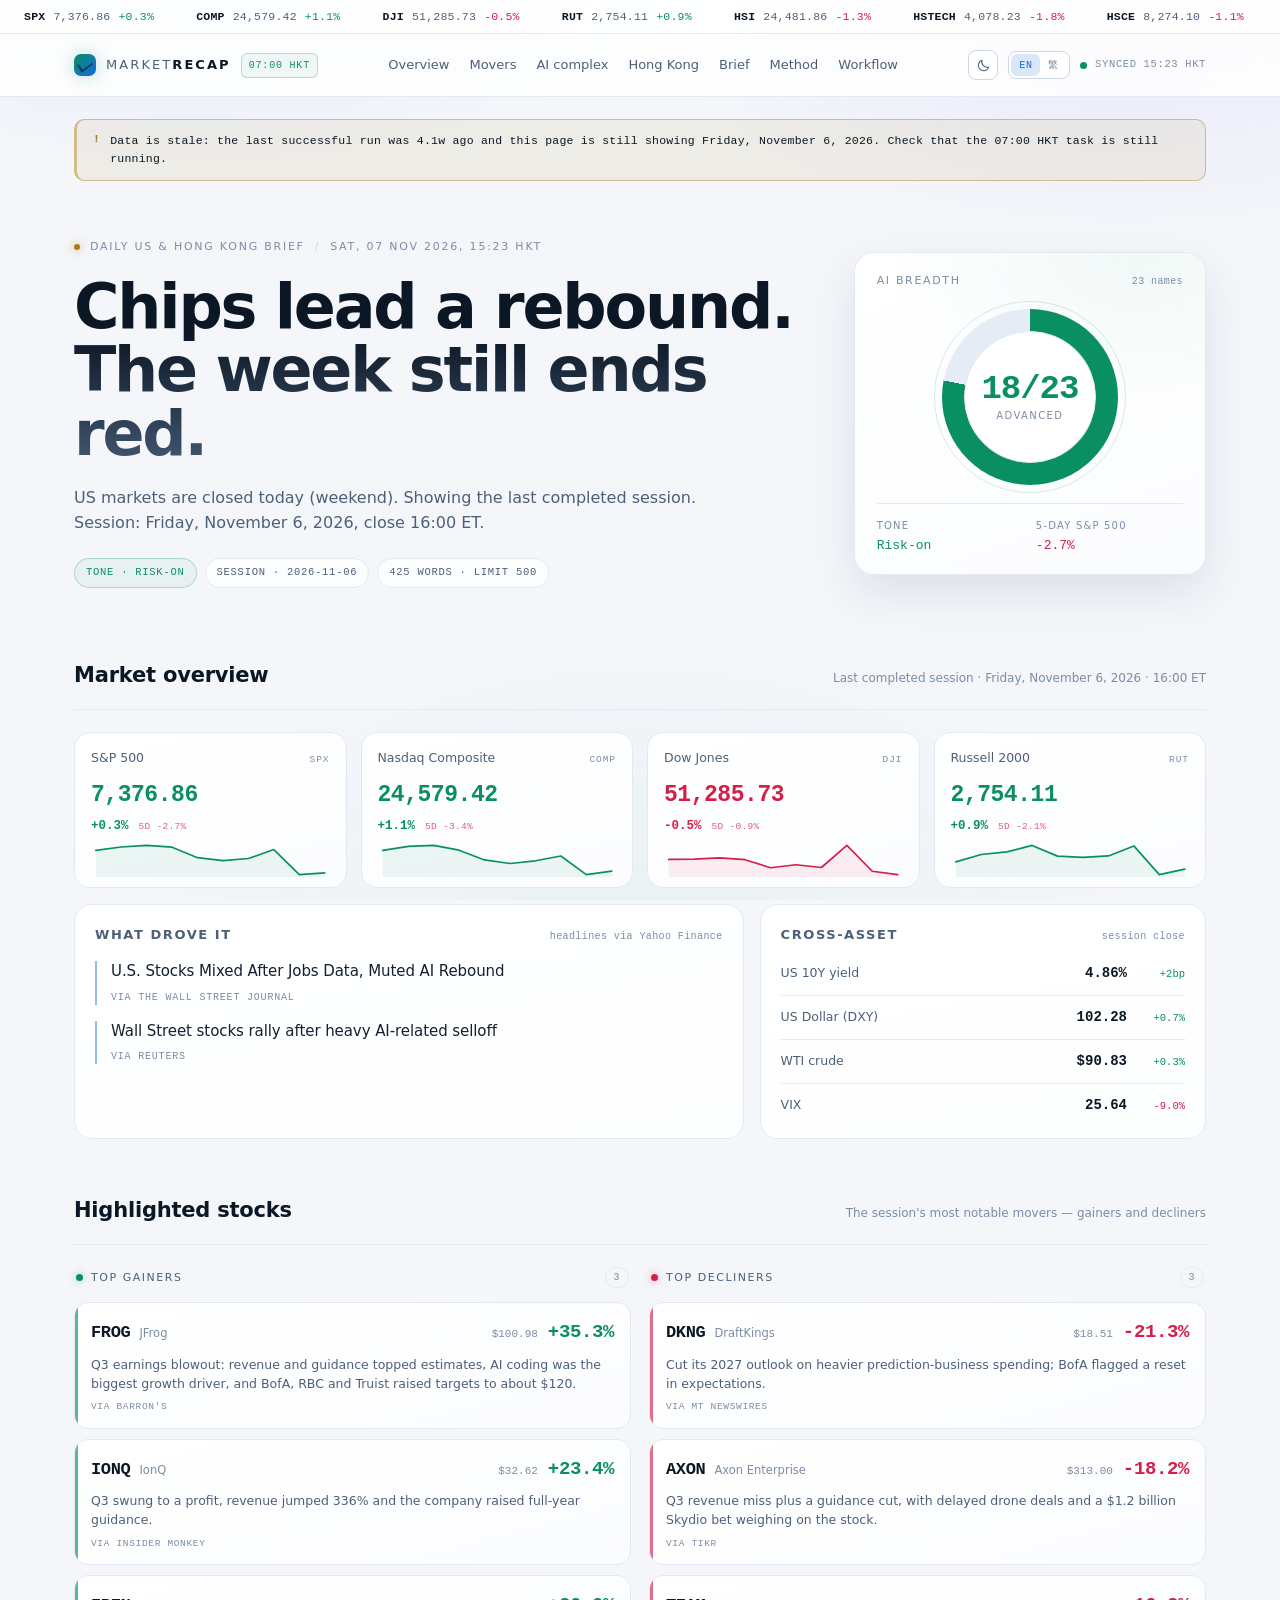
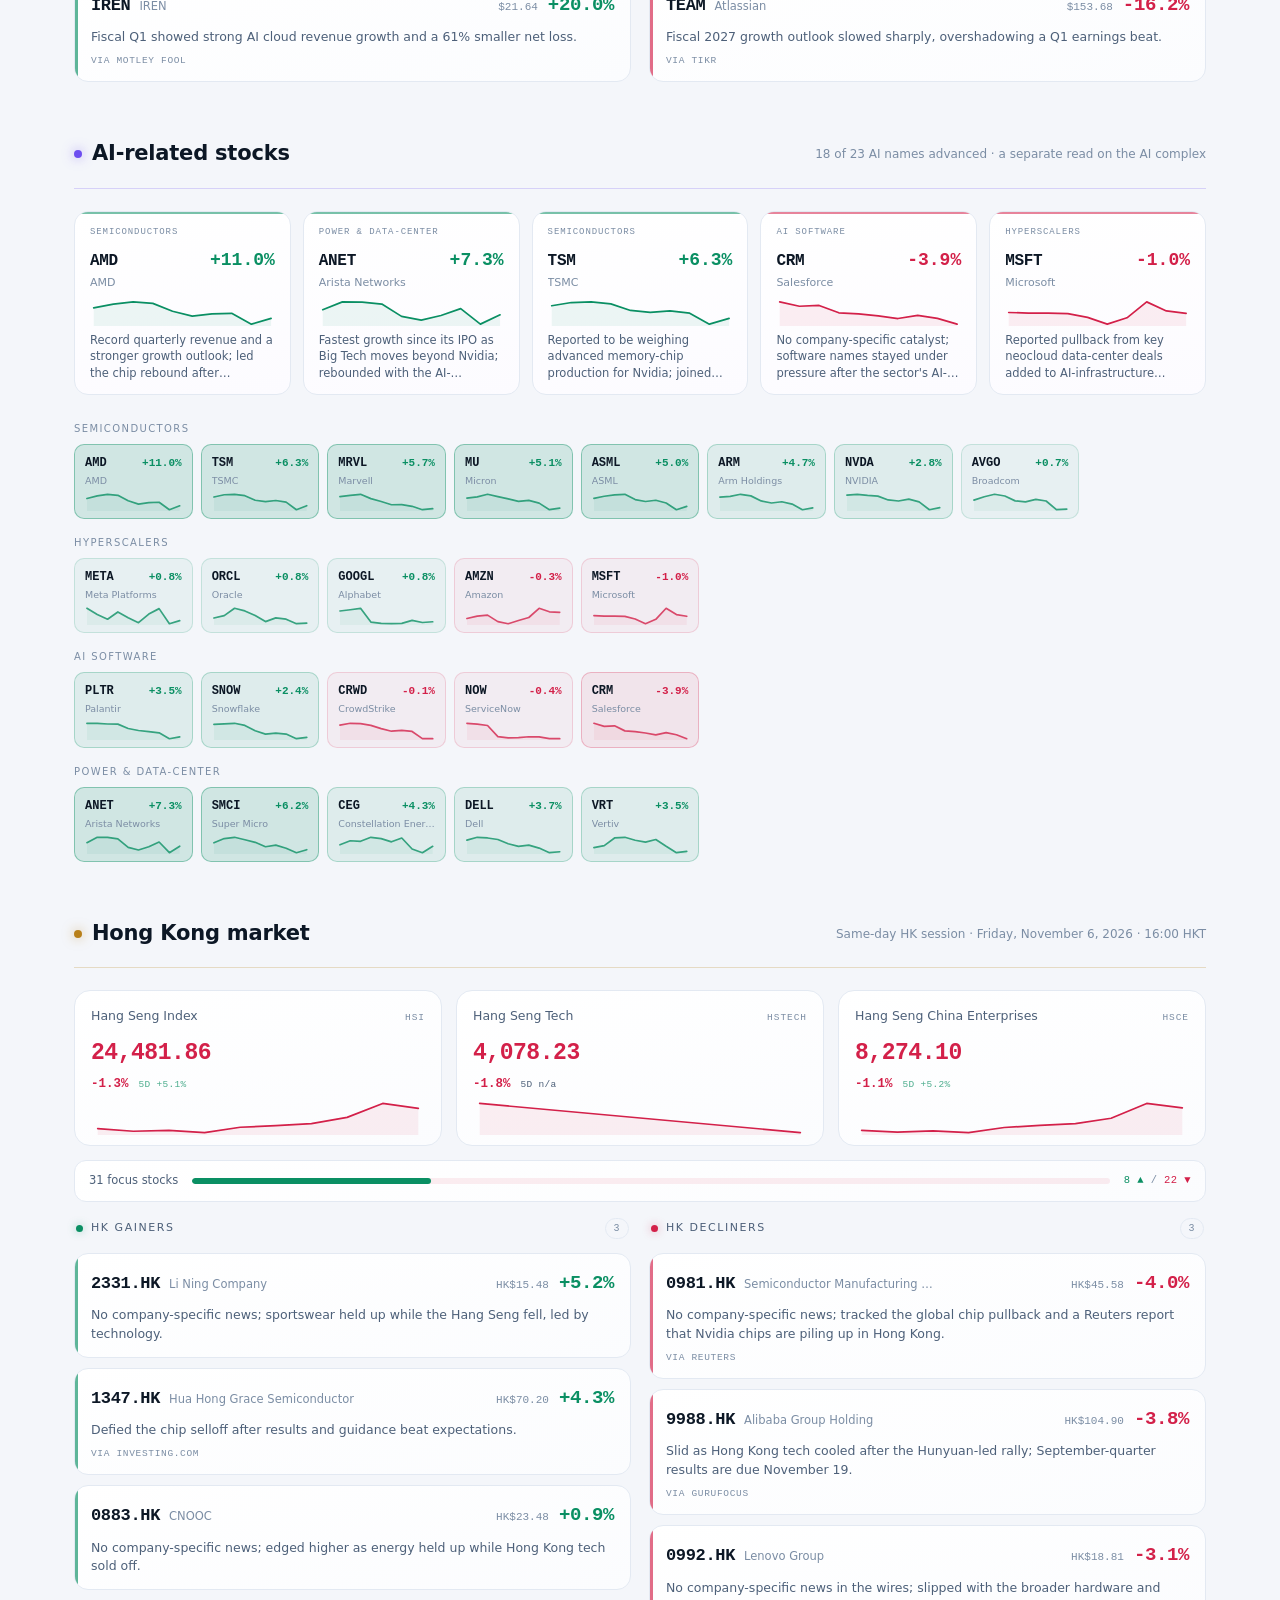
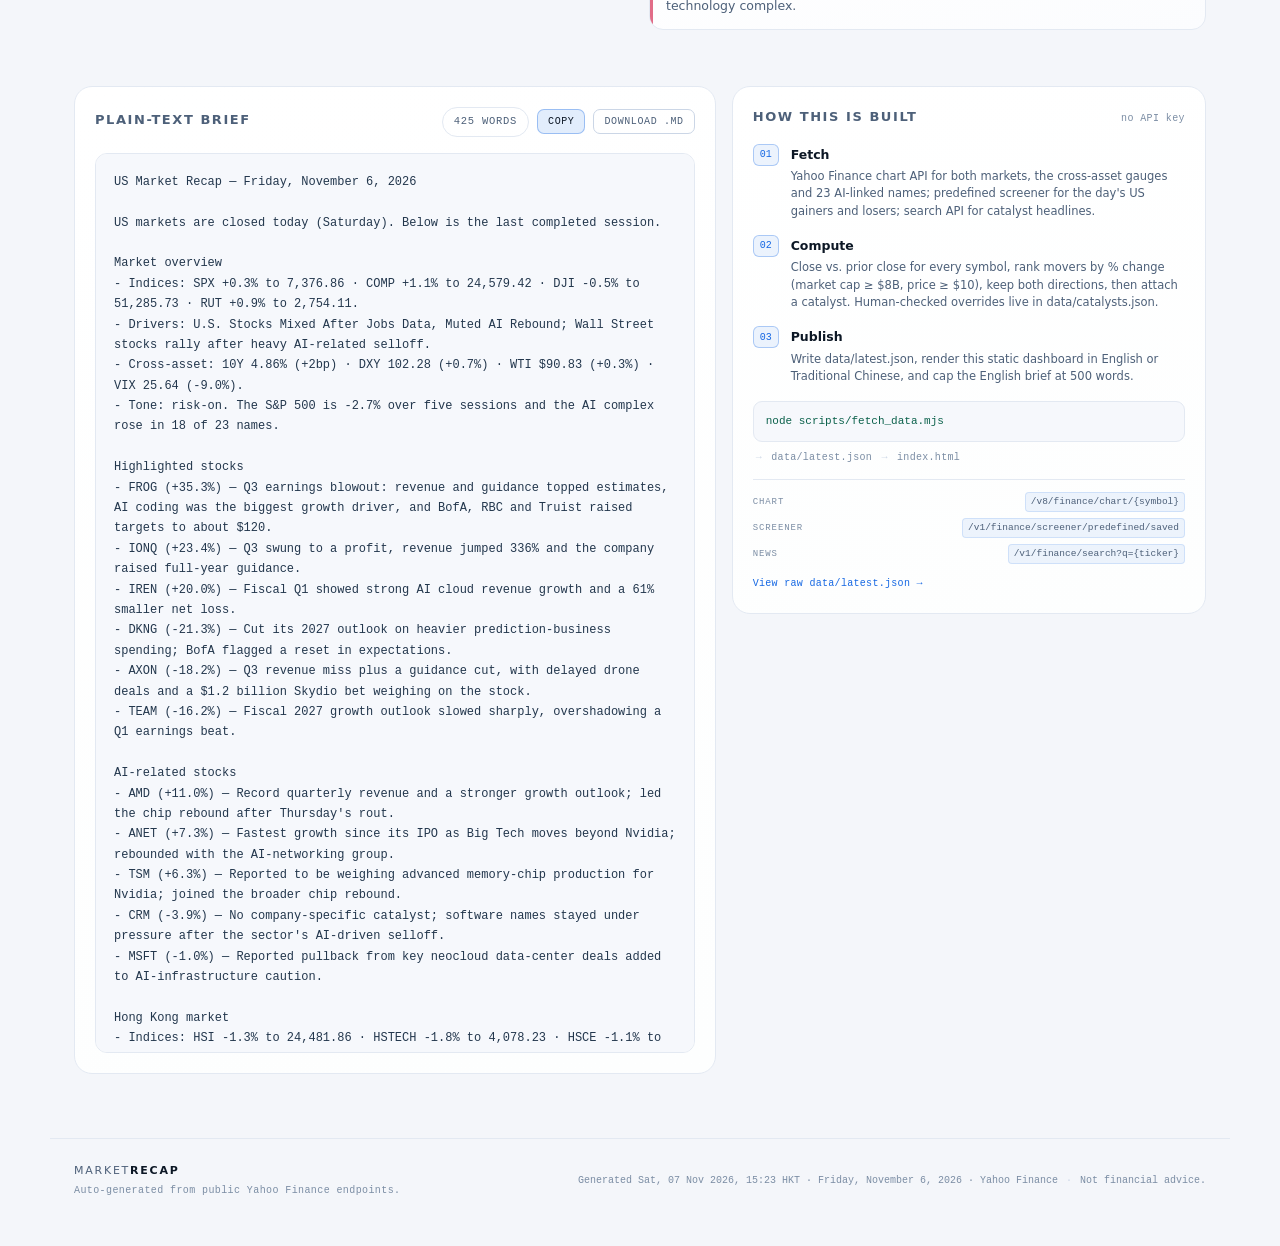
==== commit 081f11b2: "Publish workflow diagram; refresh data via GitHub Actions - workflow/index.html: interactive archite" ====
--- a/index.html
+++ b/index.html
@@ -45,6 +45,7 @@
       <a href="#hk" data-i18n="navHK">Hong Kong</a>
       <a href="#brief" data-i18n="navBrief">Brief</a>
       <a href="#method" data-i18n="navMethod">Method</a>
+      <a href="workflow/" data-i18n="navWorkflow">Workflow</a>
     </nav>
     <div class="tools">
       <button class="icon-btn" id="themeBtn" type="button" aria-label="Switch theme" title="Switch theme">
